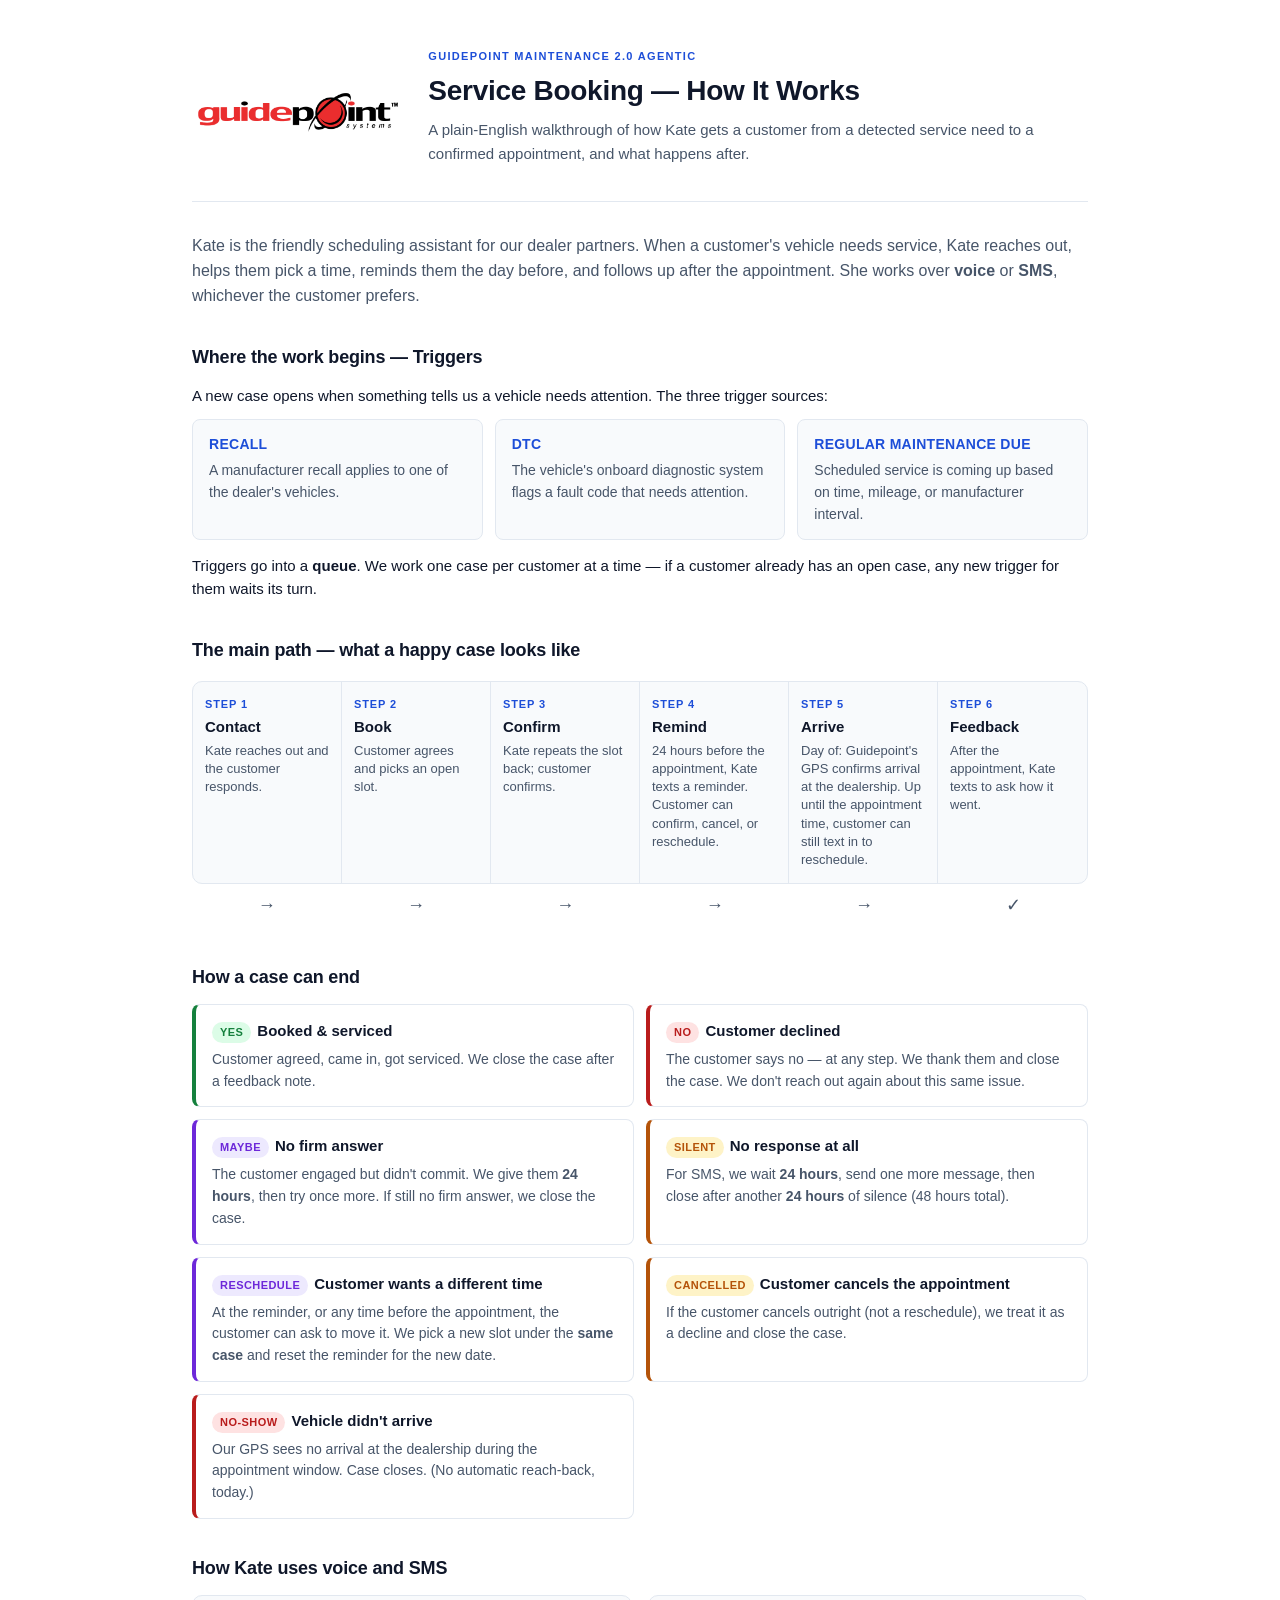
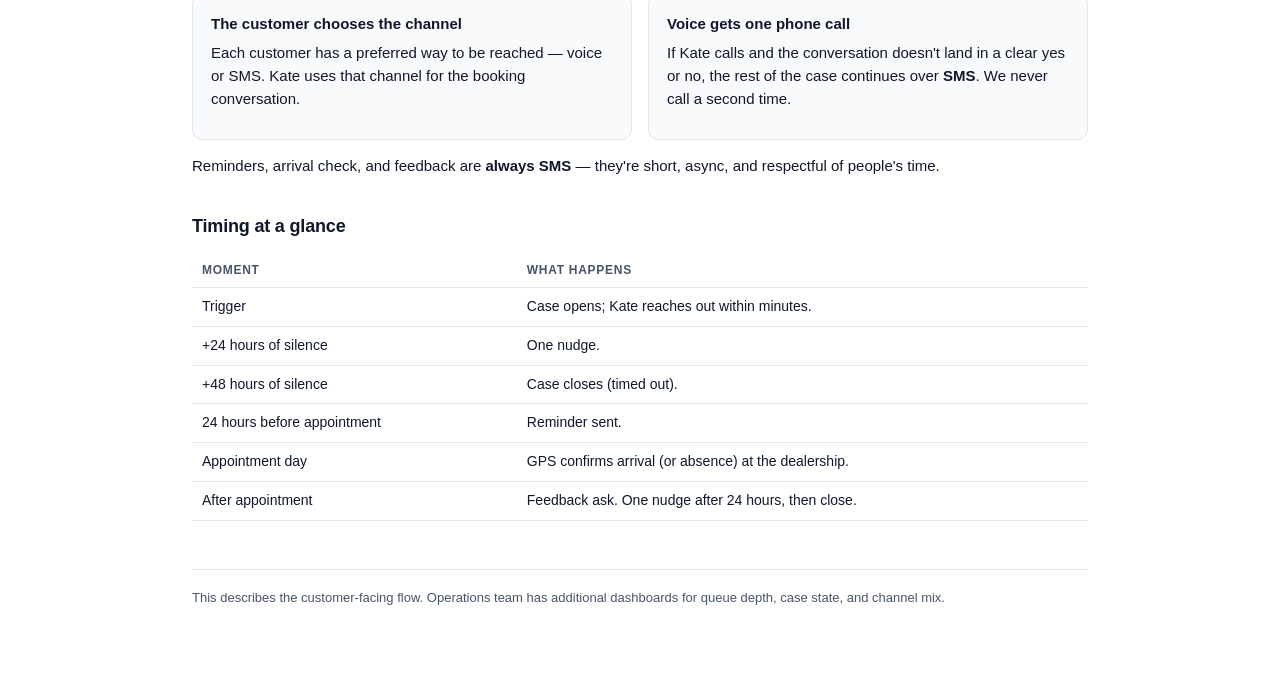
==== docs/case-lifecycle.html @ 748a8f63 "Initial commit: simulator + sms + voice for Render deploy" ====
<!doctype html>
<html lang="en">
<head>
<meta charset="utf-8" />
<meta name="viewport" content="width=device-width, initial-scale=1" />
<title>Guidepoint Maintenance 2.0 Agentic — How It Works</title>
<style>
  :root {
    --ink: #0f172a;
    --ink-soft: #475569;
    --line: #e2e8f0;
    --bg: #ffffff;
    --bg-soft: #f8fafc;
    --accent: #1d4ed8;
    --good: #15803d;
    --warn: #b45309;
    --bad: #b91c1c;
    --maybe: #6d28d9;
  }
  * { box-sizing: border-box; }
  html, body {
    margin: 0;
    padding: 0;
    background: var(--bg);
    color: var(--ink);
    font: 15px/1.55 -apple-system, BlinkMacSystemFont, "Segoe UI", Helvetica, Arial, sans-serif;
  }
  main {
    max-width: 960px;
    margin: 0 auto;
    padding: 48px 32px 72px;
  }
  header {
    border-bottom: 1px solid var(--line);
    padding-bottom: 24px;
    margin-bottom: 32px;
    display: flex;
    align-items: center;
    gap: 20px;
  }
  .logo {
    flex: 0 0 auto;
    height: 56px;
    display: inline-flex;
    align-items: center;
  }
  .logo img {
    height: 100%;
    width: auto;
    display: block;
  }
  .header-text { flex: 1; }
  h1 {
    font-size: 28px;
    margin: 0 0 6px;
    letter-spacing: -0.01em;
  }
  .eyebrow {
    font-size: 11px;
    font-weight: 700;
    letter-spacing: 0.12em;
    color: var(--accent);
    text-transform: uppercase;
    margin-bottom: 4px;
  }
  .subtitle {
    color: var(--ink-soft);
    font-size: 15px;
  }
  h2 {
    font-size: 18px;
    margin: 36px 0 12px;
    letter-spacing: -0.01em;
  }
  p { margin: 0 0 12px; }
  ul { margin: 0 0 12px; padding-left: 22px; }
  li { margin-bottom: 4px; }
  .lede {
    font-size: 16px;
    color: var(--ink-soft);
  }
  .triggers {
    display: grid;
    grid-template-columns: repeat(3, 1fr);
    gap: 12px;
    margin: 8px 0 4px;
  }
  .trigger-card {
    border: 1px solid var(--line);
    border-radius: 8px;
    padding: 14px 16px;
    background: var(--bg-soft);
  }
  .trigger-card h3 {
    margin: 0 0 4px;
    font-size: 14px;
    letter-spacing: 0.02em;
    text-transform: uppercase;
    color: var(--accent);
  }
  .trigger-card p {
    margin: 0;
    color: var(--ink-soft);
    font-size: 14px;
  }

  /* flow */
  .flow {
    display: grid;
    grid-template-columns: repeat(6, 1fr);
    gap: 0;
    margin: 16px 0 8px;
    border: 1px solid var(--line);
    border-radius: 10px;
    overflow: hidden;
    background: var(--bg-soft);
  }
  .step {
    padding: 14px 12px;
    border-right: 1px solid var(--line);
    position: relative;
  }
  .step:last-child { border-right: 0; }
  .step .num {
    font-size: 11px;
    font-weight: 600;
    color: var(--accent);
    letter-spacing: 0.08em;
  }
  .step .name {
    font-weight: 600;
    margin: 2px 0 4px;
    font-size: 15px;
  }
  .step .desc {
    color: var(--ink-soft);
    font-size: 13px;
    line-height: 1.4;
  }
  .arrow-row {
    display: grid;
    grid-template-columns: repeat(6, 1fr);
    color: var(--ink-soft);
    font-size: 18px;
    margin: 4px 0 0;
    text-align: center;
  }
  .arrow-row span { padding: 0 0 8px; }

  /* outcomes */
  .outcomes {
    display: grid;
    grid-template-columns: repeat(2, 1fr);
    gap: 12px;
    margin-top: 8px;
  }
  .outcome {
    border: 1px solid var(--line);
    border-left: 4px solid var(--ink-soft);
    border-radius: 8px;
    padding: 14px 16px;
    background: var(--bg);
  }
  .outcome.good { border-left-color: var(--good); }
  .outcome.warn { border-left-color: var(--warn); }
  .outcome.bad  { border-left-color: var(--bad); }
  .outcome.maybe { border-left-color: var(--maybe); }
  .outcome h3 {
    margin: 0 0 6px;
    font-size: 15px;
  }
  .outcome p {
    margin: 0;
    color: var(--ink-soft);
    font-size: 14px;
  }
  .badge {
    display: inline-block;
    padding: 2px 8px;
    border-radius: 999px;
    font-size: 11px;
    font-weight: 600;
    letter-spacing: 0.04em;
    text-transform: uppercase;
    margin-right: 6px;
  }
  .badge.good  { background: #dcfce7; color: var(--good); }
  .badge.warn  { background: #fef3c7; color: var(--warn); }
  .badge.bad   { background: #fee2e2; color: var(--bad); }
  .badge.maybe { background: #ede9fe; color: var(--maybe); }

  /* channel & timing */
  .pair {
    display: grid;
    grid-template-columns: 1fr 1fr;
    gap: 16px;
  }
  .panel {
    border: 1px solid var(--line);
    border-radius: 10px;
    padding: 16px 18px;
    background: var(--bg-soft);
  }
  .panel h3 {
    margin: 0 0 6px;
    font-size: 15px;
  }
  .panel ul { margin: 8px 0 0; }

  table {
    width: 100%;
    border-collapse: collapse;
    margin: 8px 0 0;
    font-size: 14px;
  }
  th, td {
    text-align: left;
    padding: 8px 10px;
    border-bottom: 1px solid var(--line);
  }
  th {
    color: var(--ink-soft);
    font-weight: 600;
    font-size: 12px;
    text-transform: uppercase;
    letter-spacing: 0.06em;
  }

  footer {
    margin-top: 48px;
    padding-top: 18px;
    border-top: 1px solid var(--line);
    color: var(--ink-soft);
    font-size: 13px;
  }

  @media (max-width: 720px) {
    .flow, .arrow-row { grid-template-columns: repeat(2, 1fr); }
    .triggers, .outcomes, .pair { grid-template-columns: 1fr; }
  }
</style>
</head>
<body>
<main>

<header>
  <div class="logo">
    <img src="logo.png" alt="Guidepoint Systems" />
  </div>
  <div class="header-text">
    <div class="eyebrow">Guidepoint Maintenance 2.0 Agentic</div>
    <h1>Service Booking — How It Works</h1>
    <p class="subtitle">A plain‑English walkthrough of how Kate gets a customer from a detected service need to a confirmed appointment, and what happens after.</p>
  </div>
</header>

<p class="lede">
  Kate is the friendly scheduling assistant for our dealer partners. When a customer's vehicle needs service,
  Kate reaches out, helps them pick a time, reminds them the day before, and follows up after the appointment.
  She works over <strong>voice</strong> or <strong>SMS</strong>, whichever the customer prefers.
</p>

<h2>Where the work begins — Triggers</h2>
<p>A new case opens when something tells us a vehicle needs attention. The three trigger sources:</p>
<div class="triggers">
  <div class="trigger-card">
    <h3>Recall</h3>
    <p>A manufacturer recall applies to one of the dealer's vehicles.</p>
  </div>
  <div class="trigger-card">
    <h3>DTC</h3>
    <p>The vehicle's onboard diagnostic system flags a fault code that needs attention.</p>
  </div>
  <div class="trigger-card">
    <h3>Regular maintenance due</h3>
    <p>Scheduled service is coming up based on time, mileage, or manufacturer interval.</p>
  </div>
</div>
<p style="margin-top:14px">
  Triggers go into a <strong>queue</strong>. We work one case per customer at a time — if a customer already has an open case,
  any new trigger for them waits its turn.
</p>

<h2>The main path — what a happy case looks like</h2>

<div class="flow">
  <div class="step">
    <div class="num">STEP 1</div>
    <div class="name">Contact</div>
    <div class="desc">Kate reaches out and the customer responds.</div>
  </div>
  <div class="step">
    <div class="num">STEP 2</div>
    <div class="name">Book</div>
    <div class="desc">Customer agrees and picks an open slot.</div>
  </div>
  <div class="step">
    <div class="num">STEP 3</div>
    <div class="name">Confirm</div>
    <div class="desc">Kate repeats the slot back; customer confirms.</div>
  </div>
  <div class="step">
    <div class="num">STEP 4</div>
    <div class="name">Remind</div>
    <div class="desc">24 hours before the appointment, Kate texts a reminder. Customer can confirm, cancel, or reschedule.</div>
  </div>
  <div class="step">
    <div class="num">STEP 5</div>
    <div class="name">Arrive</div>
    <div class="desc">Day of: Guidepoint's GPS confirms arrival at the dealership. Up until the appointment time, customer can still text in to reschedule.</div>
  </div>
  <div class="step">
    <div class="num">STEP 6</div>
    <div class="name">Feedback</div>
    <div class="desc">After the appointment, Kate texts to ask how it went.</div>
  </div>
</div>
<div class="arrow-row">
  <span>→</span><span>→</span><span>→</span><span>→</span><span>→</span><span>✓</span>
</div>

<h2>How a case can end</h2>
<div class="outcomes">
  <div class="outcome good">
    <h3><span class="badge good">Yes</span>Booked &amp; serviced</h3>
    <p>Customer agreed, came in, got serviced. We close the case after a feedback note.</p>
  </div>
  <div class="outcome bad">
    <h3><span class="badge bad">No</span>Customer declined</h3>
    <p>The customer says no — at any step. We thank them and close the case. We don't reach out again about this same issue.</p>
  </div>
  <div class="outcome maybe">
    <h3><span class="badge maybe">Maybe</span>No firm answer</h3>
    <p>The customer engaged but didn't commit. We give them <strong>24 hours</strong>, then try once more. If still no firm answer, we close the case.</p>
  </div>
  <div class="outcome warn">
    <h3><span class="badge warn">Silent</span>No response at all</h3>
    <p>For SMS, we wait <strong>24 hours</strong>, send one more message, then close after another <strong>24 hours</strong> of silence (48 hours total).</p>
  </div>
  <div class="outcome maybe">
    <h3><span class="badge maybe">Reschedule</span>Customer wants a different time</h3>
    <p>At the reminder, or any time before the appointment, the customer can ask to move it. We pick a new slot under the <strong>same case</strong> and reset the reminder for the new date.</p>
  </div>
  <div class="outcome warn">
    <h3><span class="badge warn">Cancelled</span>Customer cancels the appointment</h3>
    <p>If the customer cancels outright (not a reschedule), we treat it as a decline and close the case.</p>
  </div>
  <div class="outcome bad">
    <h3><span class="badge bad">No-show</span>Vehicle didn't arrive</h3>
    <p>Our GPS sees no arrival at the dealership during the appointment window. Case closes. (No automatic reach‑back, today.)</p>
  </div>
</div>

<h2>How Kate uses voice and SMS</h2>
<div class="pair">
  <div class="panel">
    <h3>The customer chooses the channel</h3>
    <p>Each customer has a preferred way to be reached — voice or SMS. Kate uses that channel for the booking conversation.</p>
  </div>
  <div class="panel">
    <h3>Voice gets one phone call</h3>
    <p>If Kate calls and the conversation doesn't land in a clear yes or no, the rest of the case continues over <strong>SMS</strong>. We never call a second time.</p>
  </div>
</div>
<p style="margin-top:14px">
  Reminders, arrival check, and feedback are <strong>always SMS</strong> — they're short, async, and respectful of people's time.
</p>

<h2>Timing at a glance</h2>
<table>
  <thead>
    <tr><th>Moment</th><th>What happens</th></tr>
  </thead>
  <tbody>
    <tr><td>Trigger</td><td>Case opens; Kate reaches out within minutes.</td></tr>
    <tr><td>+24 hours of silence</td><td>One nudge.</td></tr>
    <tr><td>+48 hours of silence</td><td>Case closes (timed out).</td></tr>
    <tr><td>24 hours before appointment</td><td>Reminder sent.</td></tr>
    <tr><td>Appointment day</td><td>GPS confirms arrival (or absence) at the dealership.</td></tr>
    <tr><td>After appointment</td><td>Feedback ask. One nudge after 24 hours, then close.</td></tr>
  </tbody>
</table>

<footer>
  This describes the customer‑facing flow. Operations team has additional dashboards for queue depth, case state, and channel mix.
</footer>

</main>
</body>
</html>
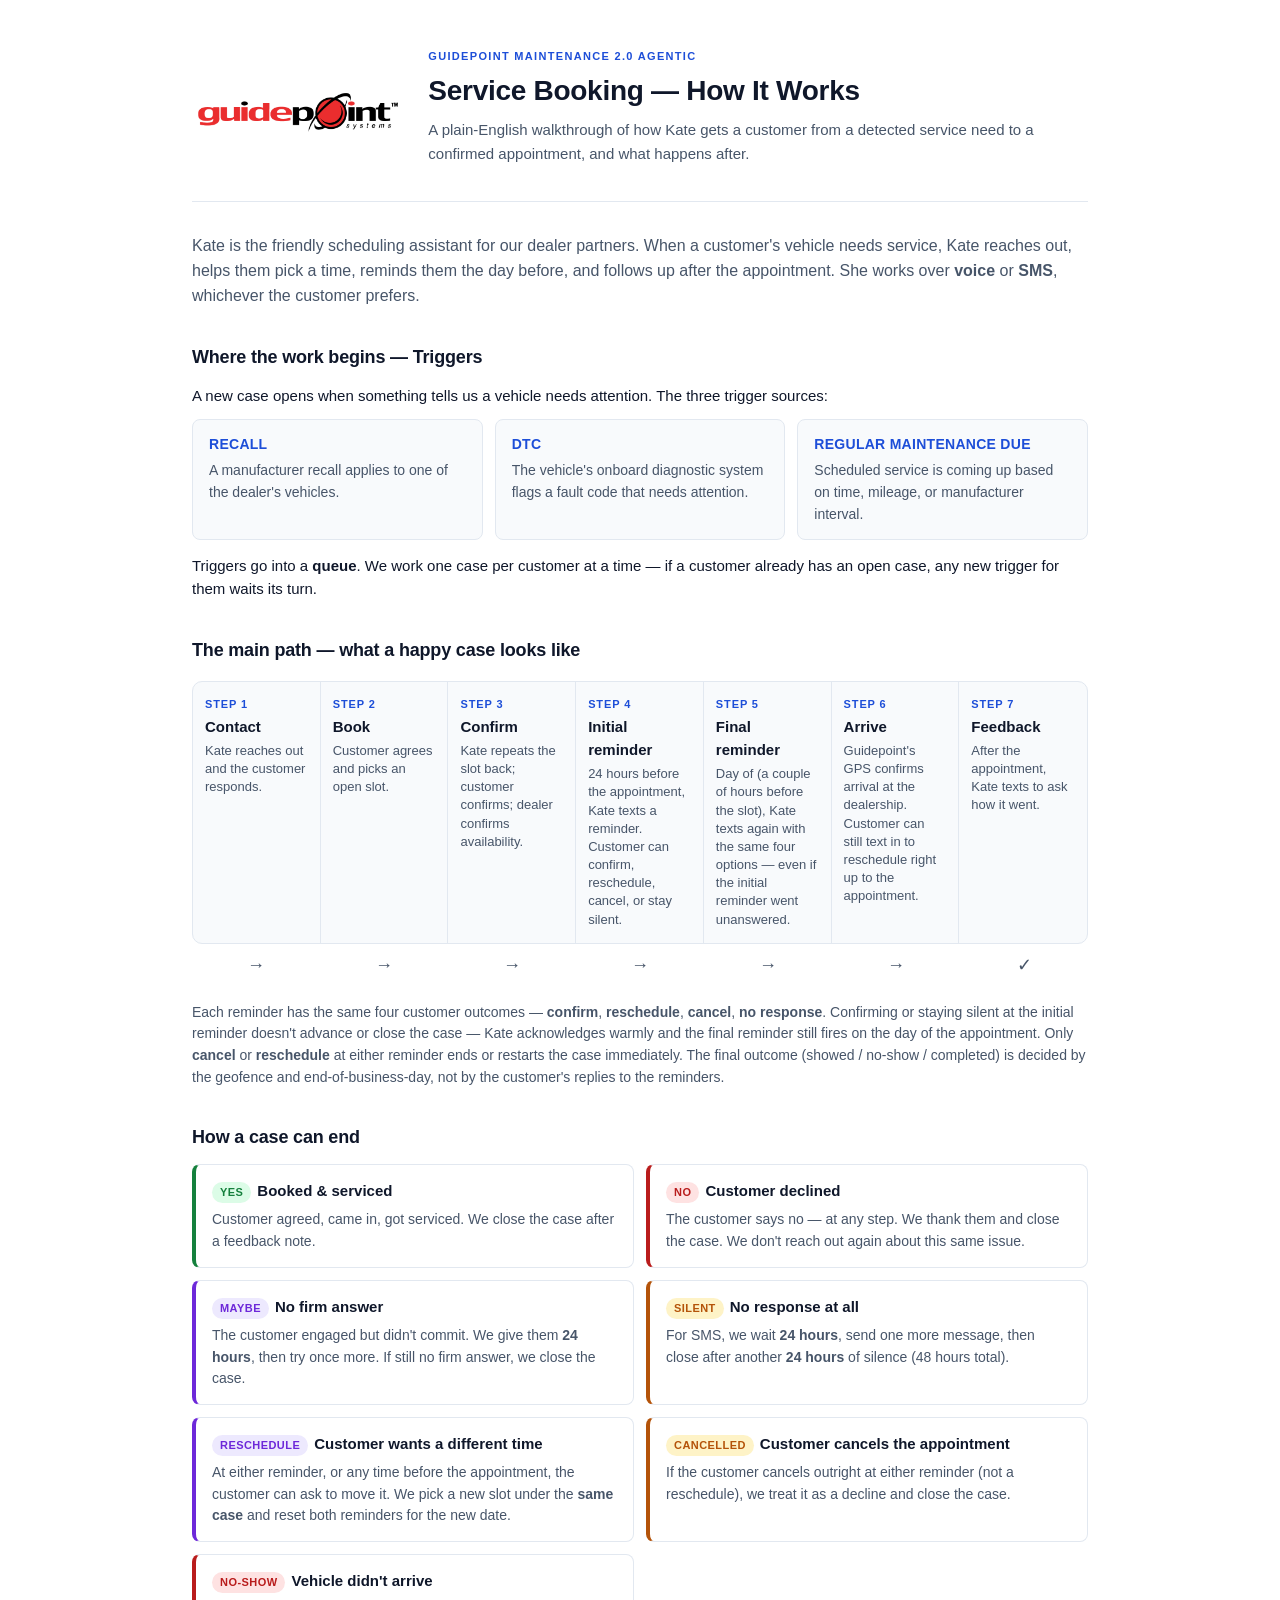
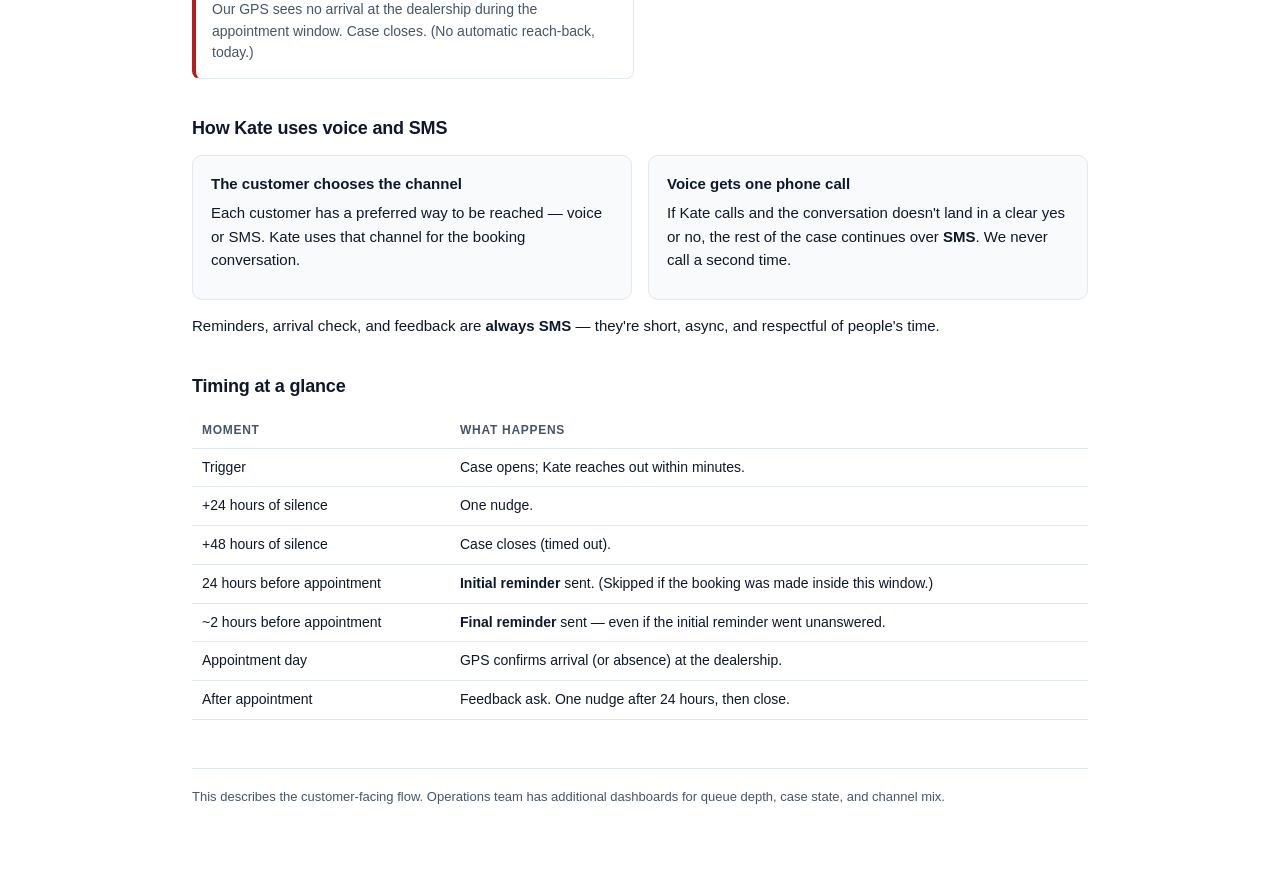
==== commit 068687c7: "v2 case lifecycle: explicit reducer, timers, persistence, SMS gating Refactors the post-booking life" ====
--- a/docs/case-lifecycle.html
+++ b/docs/case-lifecycle.html
@@ -283,7 +283,7 @@
 
 <h2>The main path — what a happy case looks like</h2>
 
-<div class="flow">
+<div class="flow" style="grid-template-columns: repeat(7, 1fr);">
   <div class="step">
     <div class="num">STEP 1</div>
     <div class="name">Contact</div>
@@ -297,27 +297,43 @@
   <div class="step">
     <div class="num">STEP 3</div>
     <div class="name">Confirm</div>
-    <div class="desc">Kate repeats the slot back; customer confirms.</div>
+    <div class="desc">Kate repeats the slot back; customer confirms; dealer confirms availability.</div>
   </div>
   <div class="step">
     <div class="num">STEP 4</div>
-    <div class="name">Remind</div>
-    <div class="desc">24 hours before the appointment, Kate texts a reminder. Customer can confirm, cancel, or reschedule.</div>
+    <div class="name">Initial reminder</div>
+    <div class="desc">24 hours before the appointment, Kate texts a reminder. Customer can confirm, reschedule, cancel, or stay silent.</div>
   </div>
   <div class="step">
     <div class="num">STEP 5</div>
+    <div class="name">Final reminder</div>
+    <div class="desc">Day of (a couple of hours before the slot), Kate texts again with the same four options — even if the initial reminder went unanswered.</div>
+  </div>
+  <div class="step">
+    <div class="num">STEP 6</div>
     <div class="name">Arrive</div>
-    <div class="desc">Day of: Guidepoint's GPS confirms arrival at the dealership. Up until the appointment time, customer can still text in to reschedule.</div>
-  </div>
-  <div class="step">
-    <div class="num">STEP 6</div>
+    <div class="desc">Guidepoint's GPS confirms arrival at the dealership. Customer can still text in to reschedule right up to the appointment.</div>
+  </div>
+  <div class="step">
+    <div class="num">STEP 7</div>
     <div class="name">Feedback</div>
     <div class="desc">After the appointment, Kate texts to ask how it went.</div>
   </div>
 </div>
-<div class="arrow-row">
-  <span>→</span><span>→</span><span>→</span><span>→</span><span>→</span><span>✓</span>
+<div class="arrow-row" style="grid-template-columns: repeat(7, 1fr);">
+  <span>→</span><span>→</span><span>→</span><span>→</span><span>→</span><span>→</span><span>✓</span>
 </div>
+
+<p style="margin-top:14px; color: var(--ink-soft); font-size: 14px;">
+  Each reminder has the same four customer outcomes — <strong>confirm</strong>,
+  <strong>reschedule</strong>, <strong>cancel</strong>, <strong>no response</strong>.
+  Confirming or staying silent at the initial reminder doesn't advance or close
+  the case — Kate acknowledges warmly and the final reminder still fires on the
+  day of the appointment. Only <strong>cancel</strong> or <strong>reschedule</strong>
+  at either reminder ends or restarts the case immediately. The final outcome
+  (showed / no-show / completed) is decided by the geofence and end-of-business-day,
+  not by the customer's replies to the reminders.
+</p>
 
 <h2>How a case can end</h2>
 <div class="outcomes">
@@ -339,11 +355,11 @@
   </div>
   <div class="outcome maybe">
     <h3><span class="badge maybe">Reschedule</span>Customer wants a different time</h3>
-    <p>At the reminder, or any time before the appointment, the customer can ask to move it. We pick a new slot under the <strong>same case</strong> and reset the reminder for the new date.</p>
+    <p>At either reminder, or any time before the appointment, the customer can ask to move it. We pick a new slot under the <strong>same case</strong> and reset both reminders for the new date.</p>
   </div>
   <div class="outcome warn">
     <h3><span class="badge warn">Cancelled</span>Customer cancels the appointment</h3>
-    <p>If the customer cancels outright (not a reschedule), we treat it as a decline and close the case.</p>
+    <p>If the customer cancels outright at either reminder (not a reschedule), we treat it as a decline and close the case.</p>
   </div>
   <div class="outcome bad">
     <h3><span class="badge bad">No-show</span>Vehicle didn't arrive</h3>
@@ -375,7 +391,8 @@
     <tr><td>Trigger</td><td>Case opens; Kate reaches out within minutes.</td></tr>
     <tr><td>+24 hours of silence</td><td>One nudge.</td></tr>
     <tr><td>+48 hours of silence</td><td>Case closes (timed out).</td></tr>
-    <tr><td>24 hours before appointment</td><td>Reminder sent.</td></tr>
+    <tr><td>24 hours before appointment</td><td><strong>Initial reminder</strong> sent. (Skipped if the booking was made inside this window.)</td></tr>
+    <tr><td>~2 hours before appointment</td><td><strong>Final reminder</strong> sent — even if the initial reminder went unanswered.</td></tr>
     <tr><td>Appointment day</td><td>GPS confirms arrival (or absence) at the dealership.</td></tr>
     <tr><td>After appointment</td><td>Feedback ask. One nudge after 24 hours, then close.</td></tr>
   </tbody>
